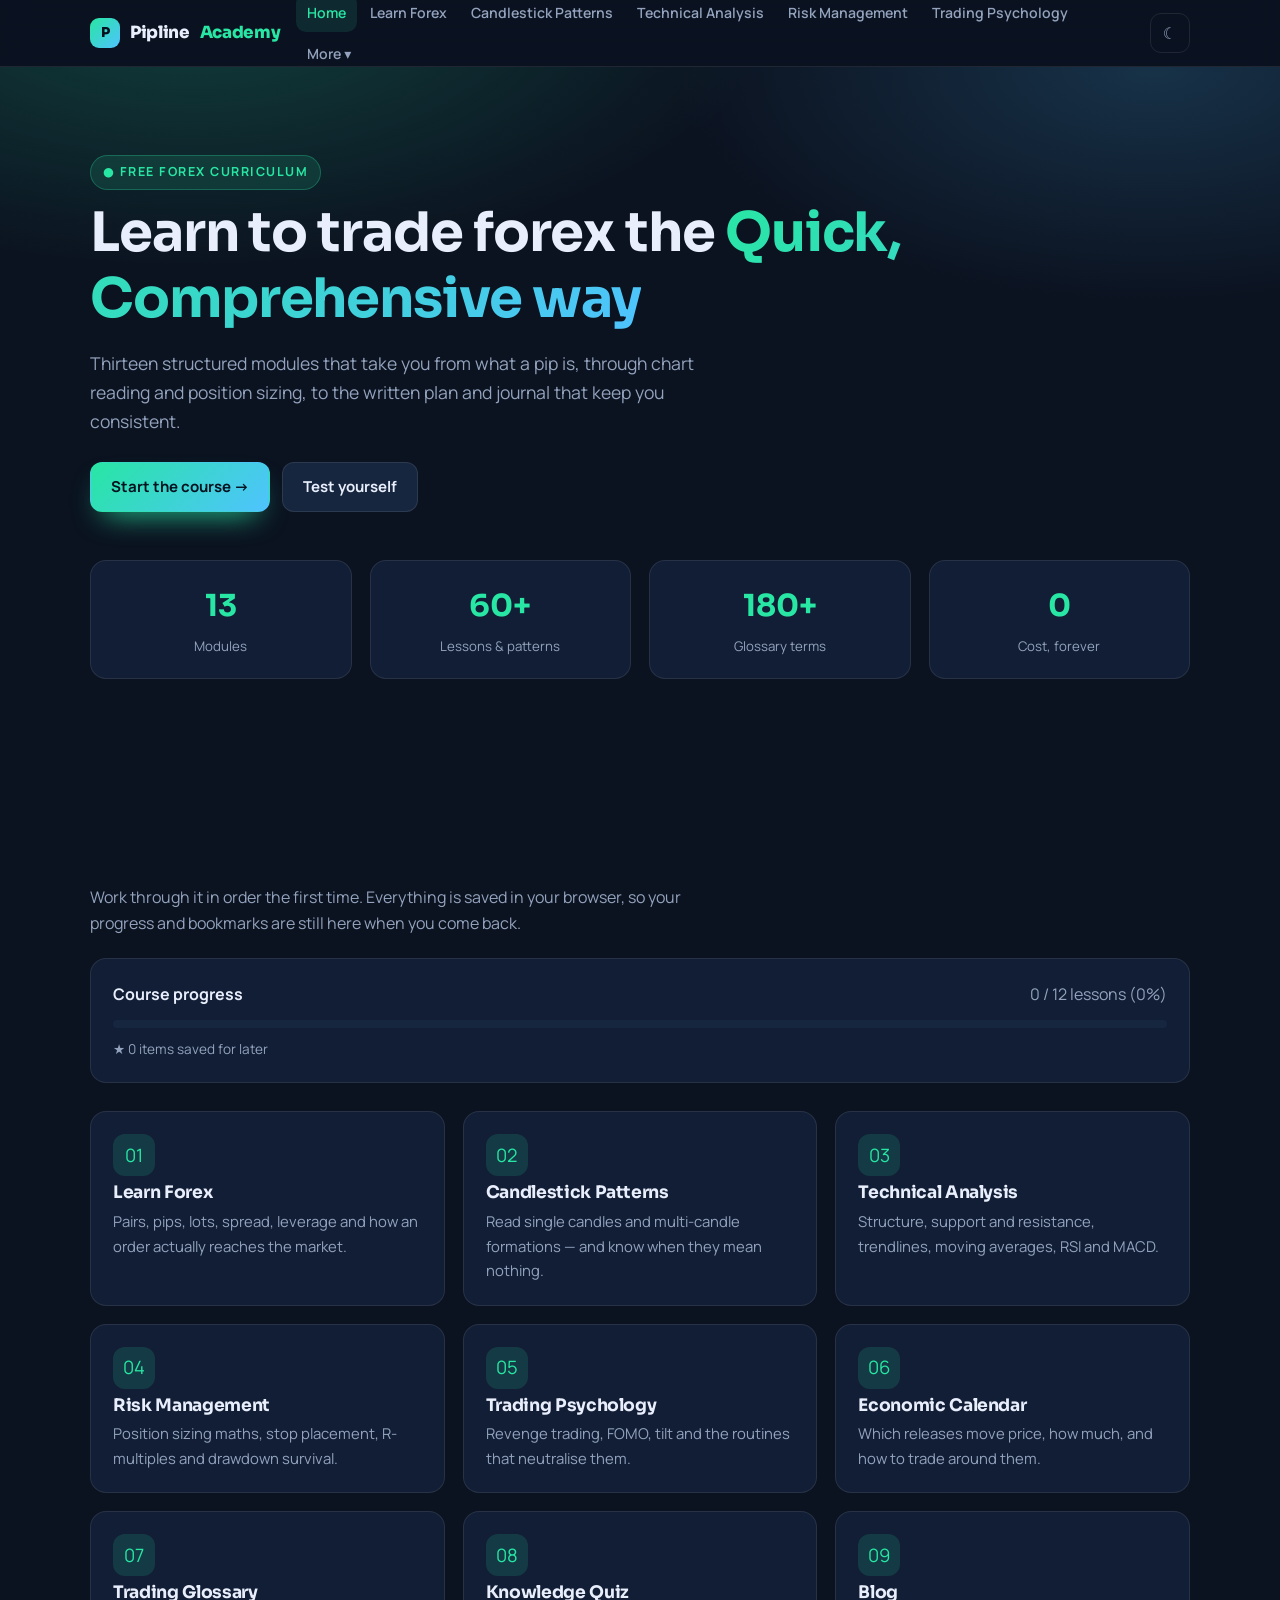
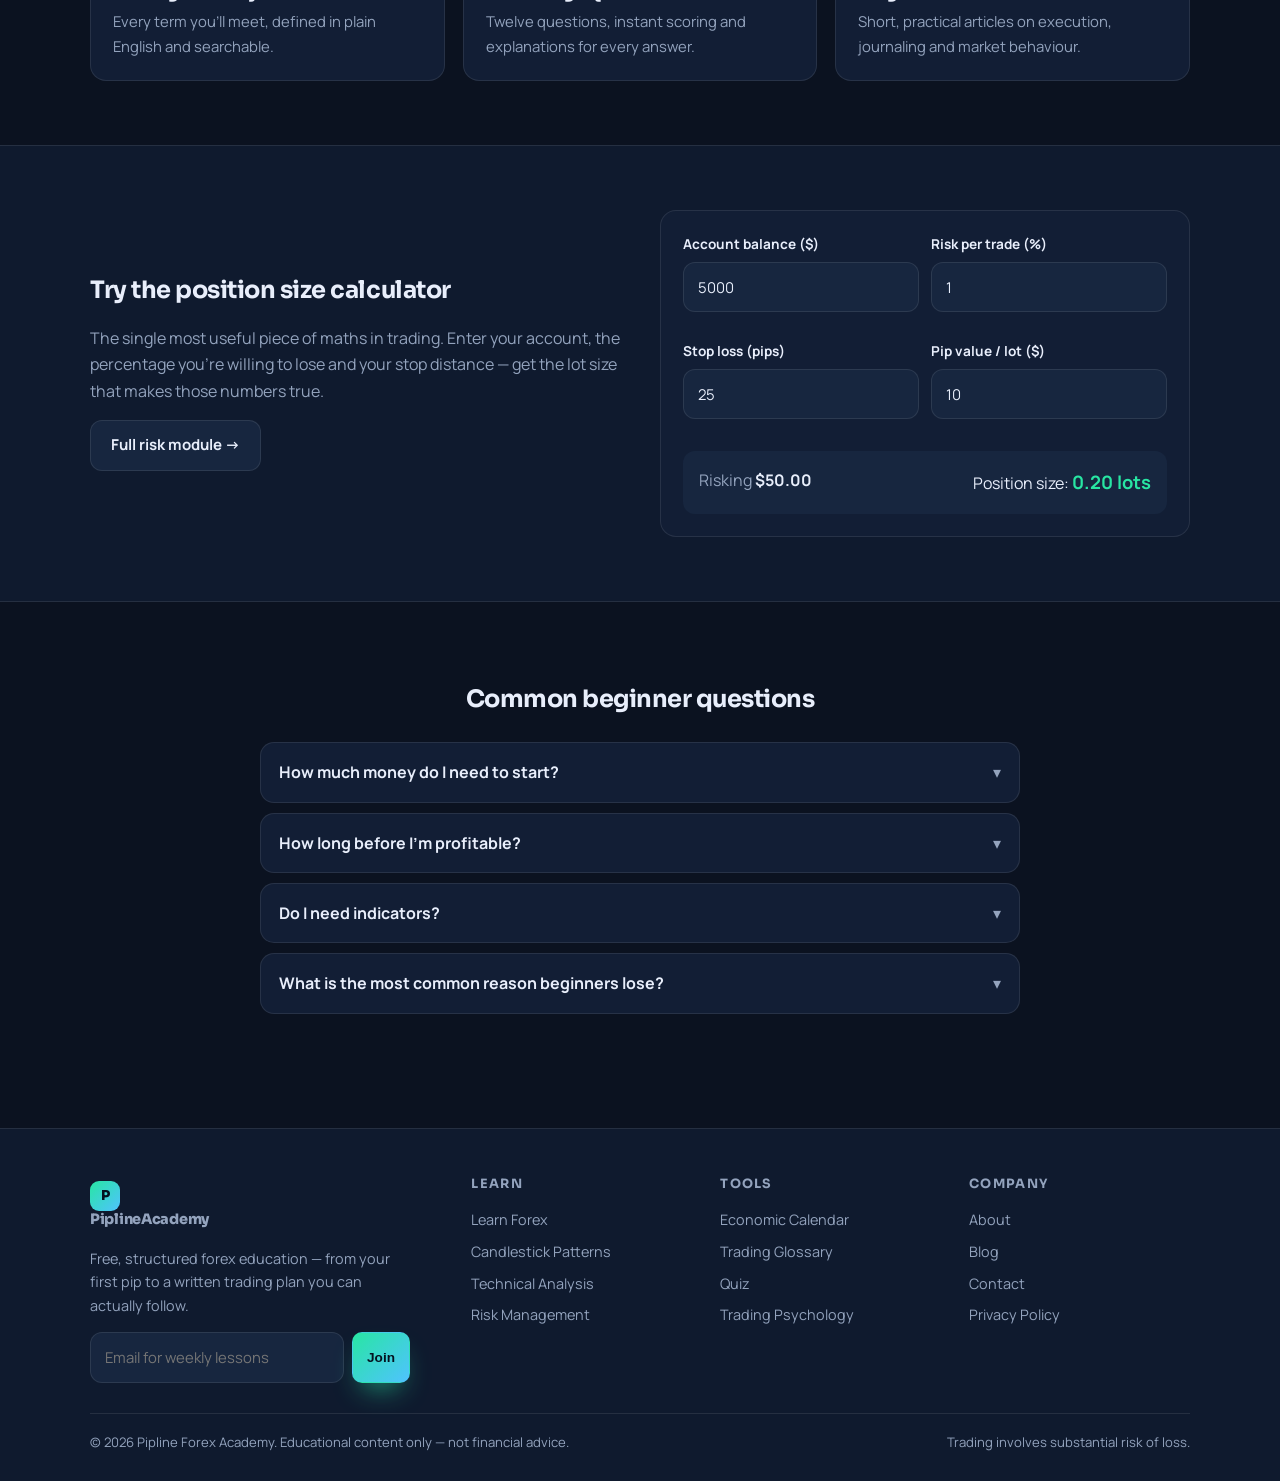
==== index.html @ 381513f8 "Update index.html" ====
<!DOCTYPE html>
<html lang="en">
<head>
<meta charset="UTF-8" />
<meta name="viewport" content="width=device-width, initial-scale=1" />
<title>Home | Pipline Forex Academy</title>
<meta name="description" content="Free forex education: lessons, candlestick patterns, technical analysis, risk management, psychology, an economic calendar, glossary and quizzes." />
<meta property="og:title" content="Home | Pipline Forex Academy" />
<meta property="og:description" content="Free forex education: lessons, candlestick patterns, technical analysis, risk management, psychology, an economic calendar, glossary and quizzes." />
<meta property="og:type" content="website" />
<meta name="twitter:card" content="summary_large_image" />
<link rel="preconnect" href="https://fonts.googleapis.com" />
<link rel="icon" type="image/png" href="assests/icon.png">
<link rel="preconnect" href="https://fonts.gstatic.com" crossorigin />
<link href="https://fonts.googleapis.com/css2?family=Manrope:wght@400;600;700&family=Sora:wght@600;700;800&display=swap" rel="stylesheet" />
<link rel="stylesheet" href="assets/styles.css" />
</head>
<body>
<div id="readbar"></div>

<header class="site">
  <div class="container">
    <nav class="nav">
      <a class="brand" href="index.html"><span class="dot">P</span> Pipline<span style="color:var(--brand)">Academy</span></a>
      <div class="nav-links">
          <a href="index.html">Home</a>
          <a href="learn-forex.html">Learn Forex</a>
          <a href="candlestick-patterns.html">Candlestick Patterns</a>
          <a href="technical-analysis.html">Technical Analysis</a>
          <a href="risk-management.html">Risk Management</a>
          <a href="trading-psychology.html">Trading Psychology</a>
          <div class="nav-more">
            <button type="button">More ▾</button>
            <div class="dropdown">
            <a href="economic-calendar.html">Economic Calendar</a>
            <a href="glossary.html">Trading Glossary</a>
            <a href="quiz.html">Quiz</a>
            <a href="blog.html">Blog</a>
            <a href="about.html">About</a>
            <a href="contact.html">Contact</a>
            <a href="privacy.html">Privacy Policy</a>
            </div>
          </div>
      </div>
      <div style="margin-left:auto;display:flex;gap:8px;align-items:center">
        <button class="icon-btn" data-theme-toggle type="button">☾</button>
        <button class="icon-btn burger" id="burger" type="button" aria-label="Menu">☰</button>
      </div>
    </nav>
  </div>
</header>
<div class="scrim" id="scrim"></div>
<aside class="drawer" id="drawer">
      <a href="index.html">Home</a>
      <a href="learn-forex.html">Learn Forex</a>
      <a href="candlestick-patterns.html">Candlestick Patterns</a>
      <a href="technical-analysis.html">Technical Analysis</a>
      <a href="risk-management.html">Risk Management</a>
      <a href="trading-psychology.html">Trading Psychology</a>
      <a href="economic-calendar.html">Economic Calendar</a>
      <a href="glossary.html">Trading Glossary</a>
      <a href="quiz.html">Quiz</a>
      <a href="blog.html">Blog</a>
      <a href="about.html">About</a>
      <a href="contact.html">Contact</a>
      <a href="privacy.html">Privacy Policy</a>
</aside>

<main>

<section class="hero">
  <div class="container">
    <span class="eyebrow reveal">● Free forex curriculum</span>
    <h1 class="reveal">Learn to trade forex the <span style="background:linear-gradient(135deg,var(--brand),var(--brand-2));-webkit-background-clip:text;background-clip:text;color:transparent">Quick, Comprehensive way</span></h1>
    <p class="lead reveal">Thirteen structured modules that take you from what a pip is, through chart reading and position sizing, to the written plan and journal that keep you consistent.</p>
    <div class="reveal" style="display:flex;gap:12px;flex-wrap:wrap;margin-top:26px">
      <a class="btn btn-primary" href="learn-forex.html">Start the course →</a>
      <a class="btn btn-ghost" href="quiz.html">Test yourself</a>
    </div>
    <div class="grid g4 reveal" style="margin-top:48px">
      <div class="stat"><b data-count="13">0</b><span>Modules</span></div>
      <div class="stat"><b data-count="60" data-suffix="+">0</b><span>Lessons &amp; patterns</span></div>
      <div class="stat"><b data-count="180" data-suffix="+">0</b><span>Glossary terms</span></div>
      <div class="stat"><b data-count="0">0</b><span>Cost, forever</span></div>
    </div>
  </div>
</section>

<section class="section">
  <div class="container">
    <h2 class="reveal">Your learning path</h2>
    <p class="muted reveal" style="max-width:60ch">Work through it in order the first time. Everything is saved in your browser, so your progress and bookmarks are still here when you come back.</p>
    <div class="card reveal" style="margin:22px 0 28px">
      <div style="display:flex;justify-content:space-between;flex-wrap:wrap;gap:8px">
        <strong>Course progress</strong>
        <span class="muted" data-progress-text>0 / 12 lessons (0%)</span>
      </div>
      <div class="bar" data-progress-bar style="margin-top:12px"><i></i></div>
      <div class="muted" style="margin-top:10px;font-size:.85rem">★ <span data-saved-count>0</span> items saved for later</div>
      <div data-progress-total="12" hidden></div>
    </div>
    <div class="grid g3">
      <a class="card reveal" data-delay="0" href="learn-forex.html">
        <div class="ico">01</div><h3>Learn Forex</h3><p>Pairs, pips, lots, spread, leverage and how an order actually reaches the market.</p></a>
      <a class="card reveal" data-delay="1" href="candlestick-patterns.html">
        <div class="ico">02</div><h3>Candlestick Patterns</h3><p>Read single candles and multi-candle formations — and know when they mean nothing.</p></a>
      <a class="card reveal" data-delay="2" href="technical-analysis.html">
        <div class="ico">03</div><h3>Technical Analysis</h3><p>Structure, support and resistance, trendlines, moving averages, RSI and MACD.</p></a>
      <a class="card reveal" data-delay="0" href="risk-management.html">
        <div class="ico">04</div><h3>Risk Management</h3><p>Position sizing maths, stop placement, R-multiples and drawdown survival.</p></a>
      <a class="card reveal" data-delay="1" href="trading-psychology.html">
        <div class="ico">05</div><h3>Trading Psychology</h3><p>Revenge trading, FOMO, tilt and the routines that neutralise them.</p></a>
      <a class="card reveal" data-delay="2" href="economic-calendar.html">
        <div class="ico">06</div><h3>Economic Calendar</h3><p>Which releases move price, how much, and how to trade around them.</p></a>
      <a class="card reveal" data-delay="0" href="glossary.html">
        <div class="ico">07</div><h3>Trading Glossary</h3><p>Every term you'll meet, defined in plain English and searchable.</p></a>
      <a class="card reveal" data-delay="1" href="quiz.html">
        <div class="ico">08</div><h3>Knowledge Quiz</h3><p>Twelve questions, instant scoring and explanations for every answer.</p></a>
      <a class="card reveal" data-delay="2" href="blog.html">
        <div class="ico">09</div><h3>Blog</h3><p>Short, practical articles on execution, journaling and market behaviour.</p></a>
    </div>
  </div>
</section>

<section class="section" style="background:var(--bg-2);border-block:1px solid var(--border)">
  <div class="container">
    <div class="grid g2" style="align-items:center;gap:40px">
      <div class="reveal">
        <h2 class="mt-0">Try the position size calculator</h2>
        <p class="muted">The single most useful piece of maths in trading. Enter your account, the percentage you're willing to lose and your stop distance — get the lot size that makes those numbers true.</p>
        <a class="btn btn-ghost" href="risk-management.html">Full risk module →</a>
      </div>
      <div class="card reveal">
        <div class="grid g2" style="gap:12px">
          <div class="field mb-0"><label>Account balance ($)</label><input id="h-bal" type="number" value="5000" /></div>
          <div class="field mb-0"><label>Risk per trade (%)</label><input id="h-risk" type="number" value="1" step="0.1" /></div>
          <div class="field mb-0"><label>Stop loss (pips)</label><input id="h-stop" type="number" value="25" /></div>
          <div class="field mb-0"><label>Pip value / lot ($)</label><input id="h-pv" type="number" value="10" /></div>
        </div>
        <div style="margin-top:16px;padding:16px;border-radius:12px;background:var(--surface-2);display:flex;justify-content:space-between;flex-wrap:wrap;gap:10px">
          <span class="muted">Risking <strong id="h-amt" style="color:var(--text)">$50.00</strong></span>
          <span>Position size: <strong id="h-lots" style="color:var(--brand);font-size:1.15rem">0.20 lots</strong></span>
        </div>
      </div>
    </div>
  </div>
</section>

<section class="section">
  <div class="container">
    <h2 class="reveal center">Common beginner questions</h2>
    <div data-accordion-group style="max-width:760px;margin:28px auto 0">
      <div class="acc"><button type="button">How much money do I need to start?<span class="chev">▾</span></button><div class="body"><div>Enough that a 1% risk is a meaningful position but small enough that losing it changes nothing in your life. Most people start on a demo account for at least eight weeks, then fund a small live account. The skill you're buying with that money is emotional data, not returns.</div></div></div>
      <div class="acc"><button type="button">How long before I'm profitable?<span class="chev">▾</span></button><div class="body"><div>There is no honest number, but the pattern is consistent: months of study, then a long stretch of small, controlled losses while your process stabilises. Anyone who gives you a fixed timeline is selling something.</div></div></div>
      <div class="acc"><button type="button">Do I need indicators?<span class="chev">▾</span></button><div class="body"><div>No. Indicators summarise price you can already see. They are useful for consistency and for filtering, not for prediction. Learn to read raw price first, then add at most two tools.</div></div></div>
      <div class="acc"><button type="button">What is the most common reason beginners lose?<span class="chev">▾</span></button><div class="body"><div>Position sizing. Not entries. A trader with mediocre entries and strict 0.5% risk survives long enough to improve; a trader with excellent entries and 10% risk does not survive one bad week.</div></div></div>
    </div>
  </div>
</section>
</main>

<footer class="site">
  <div class="container">
    <div class="foot-grid">
      <div>
        <a class="brand" href="index.html"><span class="dot">P</span> PiplineAcademy</a>
        <p class="muted" style="font-size:.9rem;max-width:36ch">Free, structured forex education — from your first pip to a written trading plan you can actually follow.</p>
        <form data-newsletter style="display:flex;gap:8px;max-width:320px">
          <input type="email" placeholder="Email for weekly lessons" aria-label="Email" />
          <button class="btn btn-primary btn-sm" type="submit">Join</button>
        </form>
      </div>
      <div><h4>Learn</h4><a href="learn-forex.html">Learn Forex</a><a href="candlestick-patterns.html">Candlestick Patterns</a><a href="technical-analysis.html">Technical Analysis</a><a href="risk-management.html">Risk Management</a></div>
      <div><h4>Tools</h4><a href="economic-calendar.html">Economic Calendar</a><a href="glossary.html">Trading Glossary</a><a href="quiz.html">Quiz</a><a href="trading-psychology.html">Trading Psychology</a></div>
      <div><h4>Company</h4><a href="about.html">About</a><a href="blog.html">Blog</a><a href="contact.html">Contact</a><a href="privacy.html">Privacy Policy</a></div>
    </div>
    <div class="foot-bottom">
      <span>&copy; <span data-year></span> Pipline Forex Academy. Educational content only — not financial advice.</span>
      <span>Trading involves substantial risk of loss.</span>
    </div>
  </div>
</footer>

<button id="totop" title="Back to top">↑</button>
<div id="toasts"></div>
<script src="assets/app.js"></script>
<script>
document.addEventListener("pfa:ready",function(){
  var ids=["h-bal","h-risk","h-stop","h-pv"].map(function(i){return document.getElementById(i)});
  function calc(){
    var bal=+ids[0].value||0, risk=+ids[1].value||0, stop=+ids[2].value||0, pv=+ids[3].value||0;
    var amt=bal*risk/100;
    var lots=(stop>0&&pv>0)?amt/(stop*pv):0;
    document.getElementById("h-amt").textContent="$"+amt.toFixed(2);
    document.getElementById("h-lots").textContent=lots.toFixed(2)+" lots";
  }
  ids.forEach(function(i){i.addEventListener("input",calc)});calc();
});
</script>
</body>
</html>
---- assets/styles.css ----
/* Pipline Forex Academy — shared styles */
:root{
  --bg:#0b1220;
  --bg-2:#0f1a2e;
  --surface:#121e35;
  --surface-2:#17263f;
  --border:rgba(255,255,255,.09);
  --text:#e8eefb;
  --muted:#93a3bd;
  --brand:#28e6a3;
  --brand-2:#4fc3ff;
  --warn:#ffb020;
  --danger:#ff5c72;
  --radius:16px;
  --shadow:0 20px 50px -24px rgba(0,0,0,.75);
  --maxw:1140px;
  --font:"Sora",ui-sans-serif,system-ui,-apple-system,"Segoe UI",sans-serif;
  --font-body:"Manrope",ui-sans-serif,system-ui,-apple-system,"Segoe UI",sans-serif;
}
[data-theme="light"]{
  --bg:#f5f8fc;
  --bg-2:#eaf0f8;
  --surface:#ffffff;
  --surface-2:#f2f6fb;
  --border:rgba(12,26,48,.12);
  --text:#0d1a2e;
  --muted:#57677f;
  --shadow:0 18px 40px -26px rgba(13,26,46,.45);
}
*{box-sizing:border-box}
html{scroll-behavior:smooth}
body{
  margin:0;background:var(--bg);color:var(--text);
  font-family:var(--font-body);line-height:1.65;
  -webkit-font-smoothing:antialiased;
}
h1,h2,h3,h4,.brand{font-family:var(--font);line-height:1.2;letter-spacing:-.02em}
a{color:var(--brand-2);text-decoration:none}
a:hover{text-decoration:underline}
img{max-width:100%}
.container{max-width:var(--maxw);margin:0 auto;padding:0 20px}
.section{padding:64px 0}
.section-sm{padding:36px 0}
.muted{color:var(--muted)}
.center{text-align:center}
.mt-0{margin-top:0}.mb-0{margin-bottom:0}

/* progress bar */
#readbar{position:fixed;top:0;left:0;height:3px;width:0;background:linear-gradient(90deg,var(--brand),var(--brand-2));z-index:120;transition:width .1s linear}

/* header */
header.site{position:sticky;top:0;z-index:100;background:color-mix(in srgb,var(--bg) 88%,transparent);backdrop-filter:blur(14px);border-bottom:1px solid var(--border)}
.nav{display:flex;align-items:center;gap:16px;height:66px}
.brand{display:flex;align-items:center;gap:10px;font-weight:800;font-size:1.05rem;color:var(--text)}
.brand:hover{text-decoration:none}
.brand .dot{width:30px;height:30px;border-radius:9px;background:linear-gradient(135deg,var(--brand),var(--brand-2));display:grid;place-items:center;color:#04121f;font-weight:900;font-size:.85rem}
.nav-links{display:flex;align-items:center;gap:2px;margin-left:auto;flex-wrap:wrap}
.nav-links a{padding:8px 11px;border-radius:10px;color:var(--muted);font-size:.88rem;font-weight:600}
.nav-links a:hover{color:var(--text);background:var(--surface-2);text-decoration:none}
.nav-links a.active{color:var(--brand);background:color-mix(in srgb,var(--brand) 12%,transparent)}
.nav-more{position:relative}
.nav-more>button{all:unset;cursor:pointer;padding:8px 11px;border-radius:10px;color:var(--muted);font-size:.88rem;font-weight:600}
.nav-more>button:hover{color:var(--text);background:var(--surface-2)}
.dropdown{position:absolute;right:0;top:calc(100% + 8px);min-width:220px;background:var(--surface);border:1px solid var(--border);border-radius:14px;box-shadow:var(--shadow);padding:8px;display:none}
.dropdown.open{display:block;animation:pop .16s ease-out}
.dropdown a{display:block;padding:9px 12px;border-radius:9px;color:var(--muted);font-size:.9rem;font-weight:600}
.dropdown a:hover{background:var(--surface-2);color:var(--text);text-decoration:none}
@keyframes pop{from{opacity:0;transform:translateY(-6px)}to{opacity:1;transform:none}}
.icon-btn{all:unset;cursor:pointer;width:38px;height:38px;border-radius:11px;display:grid;place-items:center;border:1px solid var(--border);color:var(--muted)}
.icon-btn:hover{color:var(--text);background:var(--surface-2)}
.burger{display:none}

/* mobile drawer */
.drawer{position:fixed;inset:66px 0 0 auto;width:min(320px,86vw);background:var(--surface);border-left:1px solid var(--border);transform:translateX(110%);transition:transform .28s cubic-bezier(.4,0,.2,1);z-index:110;padding:16px;overflow:auto}
.drawer.open{transform:none}
.drawer a{display:block;padding:12px 14px;border-radius:12px;color:var(--muted);font-weight:600}
.drawer a.active{color:var(--brand);background:color-mix(in srgb,var(--brand) 12%,transparent)}
.scrim{position:fixed;inset:0;background:rgba(3,8,16,.6);opacity:0;pointer-events:none;transition:opacity .25s;z-index:105}
.scrim.open{opacity:1;pointer-events:auto}

/* hero */
.hero{position:relative;overflow:hidden;padding:88px 0 72px;background:
  radial-gradient(900px 420px at 15% -10%,color-mix(in srgb,var(--brand) 22%,transparent),transparent 65%),
  radial-gradient(800px 400px at 90% 0%,color-mix(in srgb,var(--brand-2) 18%,transparent),transparent 60%)}
.hero h1{font-size:clamp(2.1rem,5vw,3.4rem);margin:.2em 0}
.hero p.lead{font-size:1.1rem;color:var(--muted);max-width:60ch}
.eyebrow{display:inline-flex;align-items:center;gap:8px;font-size:.78rem;font-weight:700;letter-spacing:.12em;text-transform:uppercase;color:var(--brand);background:color-mix(in srgb,var(--brand) 12%,transparent);border:1px solid color-mix(in srgb,var(--brand) 28%,transparent);padding:6px 12px;border-radius:999px}
.page-head{padding:56px 0 8px;border-bottom:1px solid var(--border);background:linear-gradient(180deg,color-mix(in srgb,var(--brand) 7%,transparent),transparent)}
.page-head h1{font-size:clamp(1.8rem,4vw,2.6rem);margin:.15em 0}
.crumbs{font-size:.82rem;color:var(--muted)}

/* buttons */
.btn{display:inline-flex;align-items:center;gap:8px;padding:12px 20px;border-radius:12px;font-weight:700;font-size:.94rem;cursor:pointer;border:1px solid transparent;transition:transform .15s,box-shadow .2s,background .2s}
.btn:hover{text-decoration:none;transform:translateY(-2px)}
.btn-primary{background:linear-gradient(135deg,var(--brand),var(--brand-2));color:#04121f;box-shadow:0 14px 30px -14px var(--brand)}
.btn-ghost{border-color:var(--border);color:var(--text);background:var(--surface-2)}
.btn-sm{padding:8px 14px;font-size:.85rem;border-radius:10px}
.btn:disabled{opacity:.45;cursor:not-allowed;transform:none}

/* cards + grid */
.grid{display:grid;gap:18px}
.g2{grid-template-columns:repeat(2,1fr)}
.g3{grid-template-columns:repeat(3,1fr)}
.g4{grid-template-columns:repeat(4,1fr)}
.card{background:var(--surface);border:1px solid var(--border);border-radius:var(--radius);padding:22px;transition:border-color .25s,transform .25s,box-shadow .25s}
.card:hover{border-color:color-mix(in srgb,var(--brand) 45%,transparent);transform:translateY(-3px);box-shadow:var(--shadow)}
.card h3{margin:.2em 0 .35em;font-size:1.08rem}
.card p{margin:0;color:var(--muted);font-size:.93rem}
a.card{color:inherit;display:block}
a.card:hover{text-decoration:none}
.ico{width:42px;height:42px;border-radius:12px;display:grid;place-items:center;background:color-mix(in srgb,var(--brand) 14%,transparent);color:var(--brand);font-size:1.15rem;margin-bottom:6px}
.tag{display:inline-block;font-size:.72rem;font-weight:700;letter-spacing:.06em;text-transform:uppercase;padding:4px 9px;border-radius:999px;background:var(--surface-2);border:1px solid var(--border);color:var(--muted)}
.tag.green{color:var(--brand);border-color:color-mix(in srgb,var(--brand) 35%,transparent)}
.tag.amber{color:var(--warn);border-color:color-mix(in srgb,var(--warn) 35%,transparent)}
.tag.red{color:var(--danger);border-color:color-mix(in srgb,var(--danger) 35%,transparent)}

/* prose */
.prose{max-width:74ch}
.prose h2{margin:2em 0 .5em;font-size:1.45rem}
.prose h3{margin:1.6em 0 .4em;font-size:1.12rem}
.prose p,.prose li{color:var(--muted)}
.prose strong{color:var(--text)}
.prose ul,.prose ol{padding-left:20px}
.prose li{margin:.35em 0}
.callout{border-left:3px solid var(--brand);background:var(--surface);padding:14px 18px;border-radius:0 12px 12px 0;margin:22px 0}
.callout p{margin:0}

/* layout with sidebar */
.with-aside{display:grid;grid-template-columns:1fr 280px;gap:36px;align-items:start}
.aside{position:sticky;top:86px;background:var(--surface);border:1px solid var(--border);border-radius:var(--radius);padding:18px}
.toc a{display:block;padding:7px 10px;border-radius:9px;font-size:.88rem;color:var(--muted)}
.toc a:hover,.toc a.active{background:var(--surface-2);color:var(--brand);text-decoration:none}

/* table */
.table-wrap{overflow:auto;border:1px solid var(--border);border-radius:var(--radius);background:var(--surface)}
table{width:100%;border-collapse:collapse;font-size:.92rem;min-width:560px}
th,td{padding:12px 14px;text-align:left;border-bottom:1px solid var(--border)}
th{color:var(--muted);font-size:.76rem;text-transform:uppercase;letter-spacing:.08em;cursor:pointer;user-select:none;white-space:nowrap}
th[data-sort]:hover{color:var(--brand)}
tbody tr:hover{background:var(--surface-2)}
tbody tr:last-child td{border-bottom:0}

/* inputs */
input,select,textarea{width:100%;padding:12px 14px;border-radius:12px;background:var(--surface-2);border:1px solid var(--border);color:var(--text);font:inherit;font-size:.93rem;outline:none}
input:focus,select:focus,textarea:focus{border-color:var(--brand);box-shadow:0 0 0 3px color-mix(in srgb,var(--brand) 18%,transparent)}
label{display:block;font-size:.85rem;font-weight:700;margin-bottom:6px}
.field{margin-bottom:16px}
.err{color:var(--danger);font-size:.8rem;margin-top:5px;display:none}
.field.invalid .err{display:block}
.field.invalid input,.field.invalid textarea{border-color:var(--danger)}

/* accordion */
.acc{border:1px solid var(--border);border-radius:14px;background:var(--surface);overflow:hidden;margin-bottom:10px}
.acc>button{all:unset;cursor:pointer;display:flex;justify-content:space-between;align-items:center;gap:12px;width:100%;padding:16px 18px;font-weight:700;box-sizing:border-box}
.acc>button:hover{background:var(--surface-2)}
.acc .body{max-height:0;overflow:hidden;transition:max-height .3s ease}
.acc .body>div{padding:0 18px 16px;color:var(--muted);font-size:.93rem}
.acc.open .chev{transform:rotate(180deg)}
.chev{transition:transform .3s;color:var(--muted)}

/* misc */
.stat{background:var(--surface);border:1px solid var(--border);border-radius:var(--radius);padding:20px;text-align:center}
.stat b{display:block;font-family:var(--font);font-size:1.9rem;color:var(--brand)}
.stat span{font-size:.83rem;color:var(--muted)}
.pill-row{display:flex;flex-wrap:wrap;gap:8px}
.pill{cursor:pointer;padding:7px 14px;border-radius:999px;border:1px solid var(--border);background:var(--surface);font-size:.85rem;font-weight:600;color:var(--muted);transition:.2s}
.pill:hover{color:var(--text)}
.pill.active{background:color-mix(in srgb,var(--brand) 16%,transparent);border-color:var(--brand);color:var(--brand)}
.bar{height:8px;border-radius:99px;background:var(--surface-2);overflow:hidden}
.bar>i{display:block;height:100%;background:linear-gradient(90deg,var(--brand),var(--brand-2));width:0;transition:width .5s ease}
.reveal{opacity:0;transform:translateY(22px)}
.reveal.in{opacity:1;transform:none;transition:opacity .6s ease,transform .6s cubic-bezier(.2,.7,.3,1)}

/* footer */
footer.site{border-top:1px solid var(--border);background:var(--bg-2);padding:48px 0 28px;margin-top:40px}
.foot-grid{display:grid;grid-template-columns:1.6fr 1fr 1fr 1fr;gap:28px}
.foot-grid h4{font-size:.8rem;text-transform:uppercase;letter-spacing:.1em;color:var(--muted);margin:0 0 12px}
.foot-grid a{display:block;color:var(--muted);font-size:.9rem;padding:4px 0}
.foot-grid a:hover{color:var(--brand)}
.foot-bottom{margin-top:30px;padding-top:18px;border-top:1px solid var(--border);display:flex;justify-content:space-between;gap:14px;flex-wrap:wrap;font-size:.82rem;color:var(--muted)}

/* toast */
#toasts{position:fixed;right:18px;bottom:18px;display:flex;flex-direction:column;gap:10px;z-index:200}
.toast{background:var(--surface);border:1px solid var(--border);border-left:3px solid var(--brand);border-radius:12px;padding:12px 16px;box-shadow:var(--shadow);font-size:.9rem;animation:slidein .3s ease-out;max-width:320px}
.toast.bad{border-left-color:var(--danger)}
@keyframes slidein{from{opacity:0;transform:translateX(30px)}to{opacity:1;transform:none}}

/* back to top */
#totop{position:fixed;right:18px;bottom:18px;width:44px;height:44px;border-radius:50%;border:1px solid var(--border);background:var(--surface);color:var(--text);display:grid;place-items:center;cursor:pointer;opacity:0;pointer-events:none;transition:.25s;z-index:90}
#totop.show{opacity:1;pointer-events:auto}
#totop:hover{background:var(--brand);color:#04121f}

@media(max-width:980px){
  .g4{grid-template-columns:repeat(2,1fr)}
  .g3{grid-template-columns:repeat(2,1fr)}
  .with-aside{grid-template-columns:1fr}
  .aside{position:static}
  .foot-grid{grid-template-columns:1fr 1fr}
}
@media(max-width:760px){
  .nav-links,.nav-more{display:none}
  .burger{display:grid}
  .g2,.g3,.g4{grid-template-columns:1fr}
  .section{padding:44px 0}
}
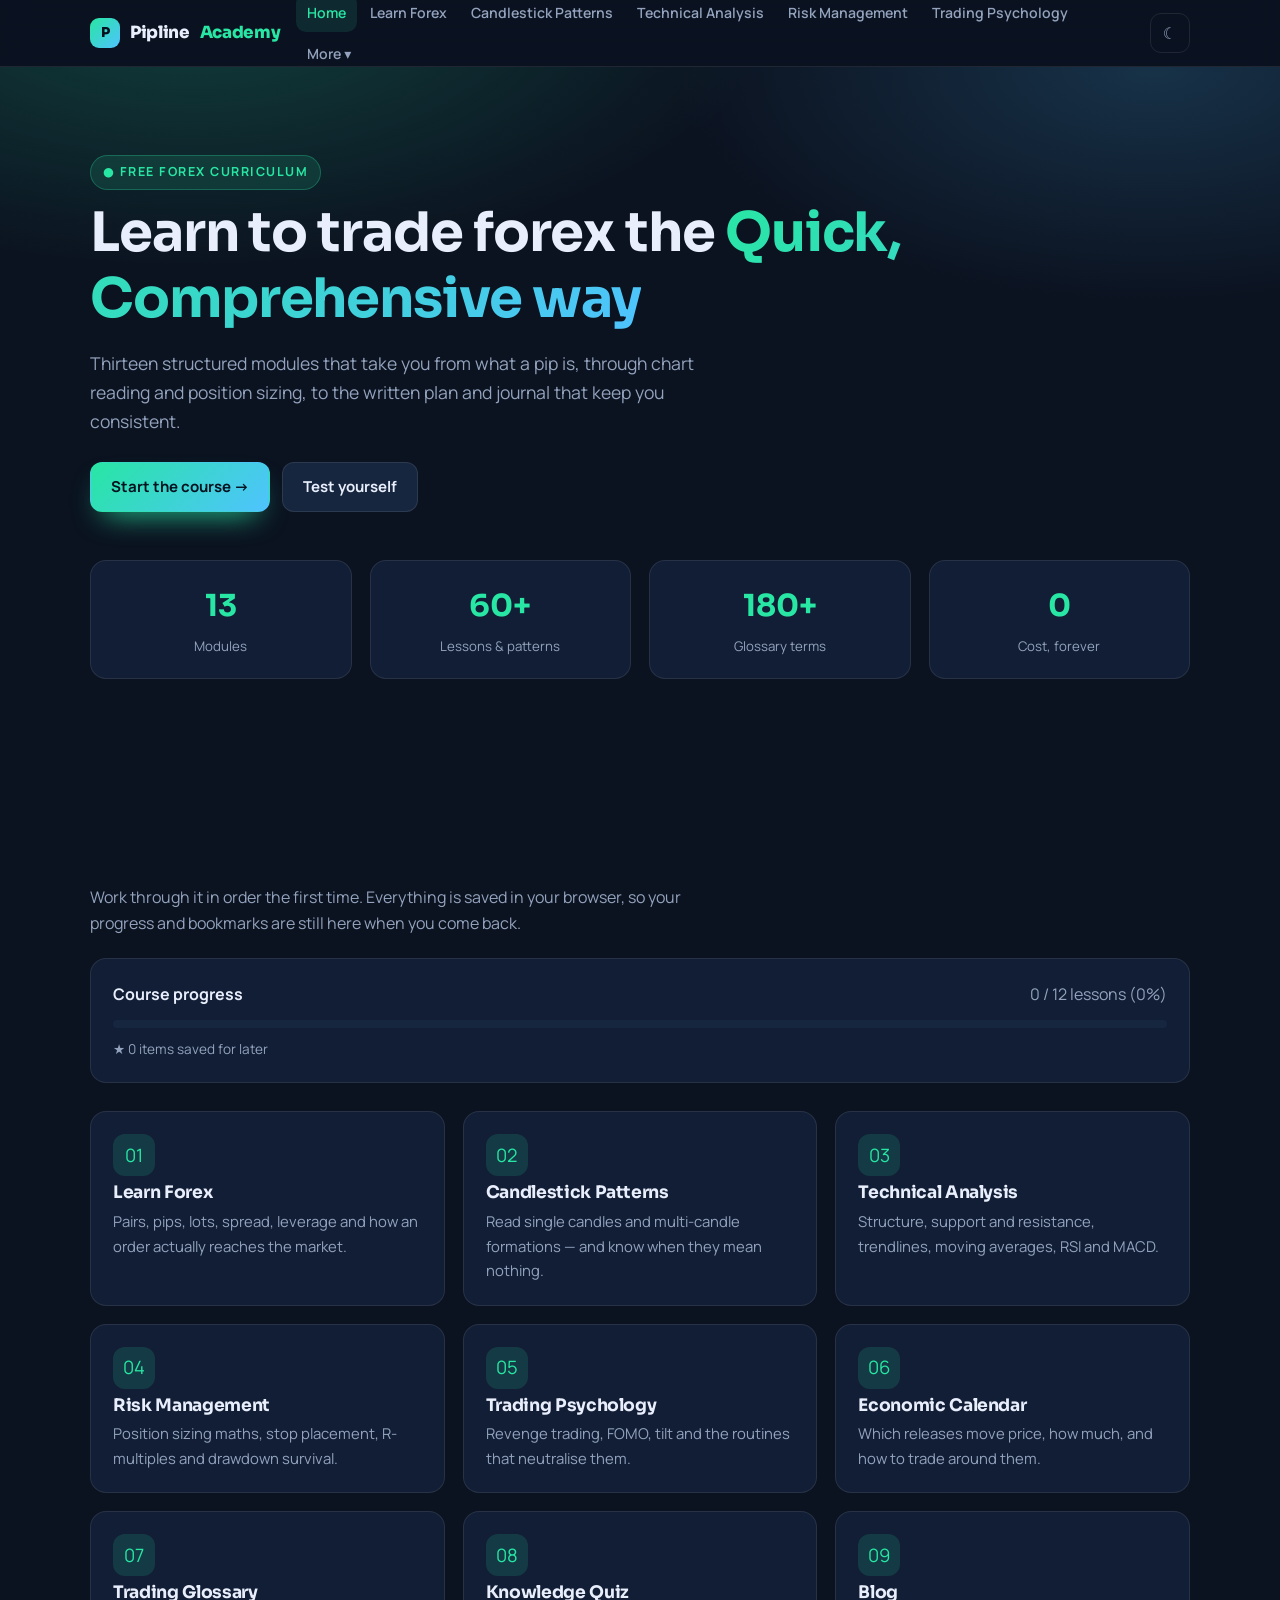
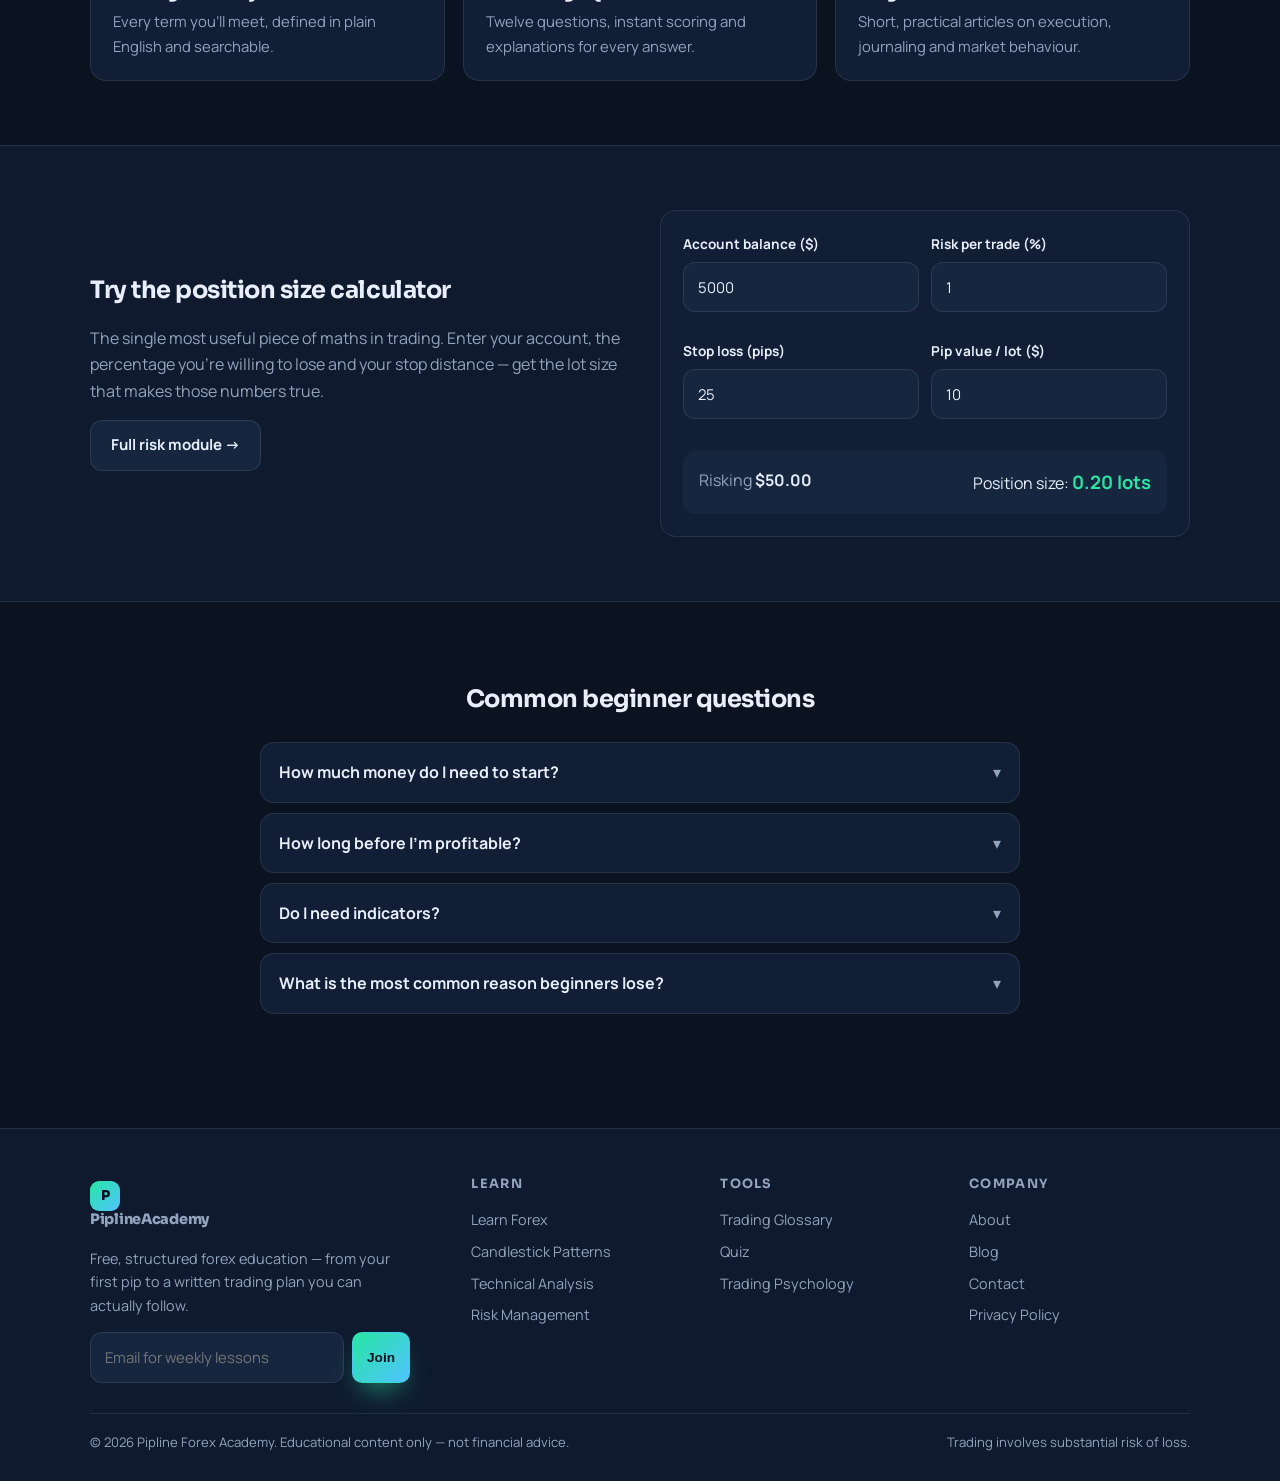
==== commit c5e7eaf6: "Update index.html" ====
--- a/index.html
+++ b/index.html
@@ -2,7 +2,7 @@
 <html lang="en">
 <head>
 <meta charset="UTF-8" />
-<meta name="viewport" content="width=device-width, initial-scale=1" />
+<meta name="viewport" content="width=device-width, initial-scale=1.0, maximum-scale=1, user-scalable=0">
 <title>Home | Pipline Forex Academy</title>
 <meta name="description" content="Free forex education: lessons, candlestick patterns, technical analysis, risk management, psychology, an economic calendar, glossary and quizzes." />
 <meta property="og:title" content="Home | Pipline Forex Academy" />
@@ -10,7 +10,7 @@
 <meta property="og:type" content="website" />
 <meta name="twitter:card" content="summary_large_image" />
 <link rel="preconnect" href="https://fonts.googleapis.com" />
-<link rel="icon" type="image/png" href="assests/icon.png">
+<link rel="icon" type="image/png" href="assets/icon.png">
 <link rel="preconnect" href="https://fonts.gstatic.com" crossorigin />
 <link href="https://fonts.googleapis.com/css2?family=Manrope:wght@400;600;700&family=Sora:wght@600;700;800&display=swap" rel="stylesheet" />
 <link rel="stylesheet" href="assets/styles.css" />
@@ -32,7 +32,6 @@
           <div class="nav-more">
             <button type="button">More ▾</button>
             <div class="dropdown">
-            <a href="economic-calendar.html">Economic Calendar</a>
             <a href="glossary.html">Trading Glossary</a>
             <a href="quiz.html">Quiz</a>
             <a href="blog.html">Blog</a>
@@ -57,7 +56,6 @@
       <a href="technical-analysis.html">Technical Analysis</a>
       <a href="risk-management.html">Risk Management</a>
       <a href="trading-psychology.html">Trading Psychology</a>
-      <a href="economic-calendar.html">Economic Calendar</a>
       <a href="glossary.html">Trading Glossary</a>
       <a href="quiz.html">Quiz</a>
       <a href="blog.html">Blog</a>
@@ -171,7 +169,7 @@
         </form>
       </div>
       <div><h4>Learn</h4><a href="learn-forex.html">Learn Forex</a><a href="candlestick-patterns.html">Candlestick Patterns</a><a href="technical-analysis.html">Technical Analysis</a><a href="risk-management.html">Risk Management</a></div>
-      <div><h4>Tools</h4><a href="economic-calendar.html">Economic Calendar</a><a href="glossary.html">Trading Glossary</a><a href="quiz.html">Quiz</a><a href="trading-psychology.html">Trading Psychology</a></div>
+      <div><h4>Tools</h4><a href="glossary.html">Trading Glossary</a><a href="quiz.html">Quiz</a><a href="trading-psychology.html">Trading Psychology</a></div>
       <div><h4>Company</h4><a href="about.html">About</a><a href="blog.html">Blog</a><a href="contact.html">Contact</a><a href="privacy.html">Privacy Policy</a></div>
     </div>
     <div class="foot-bottom">
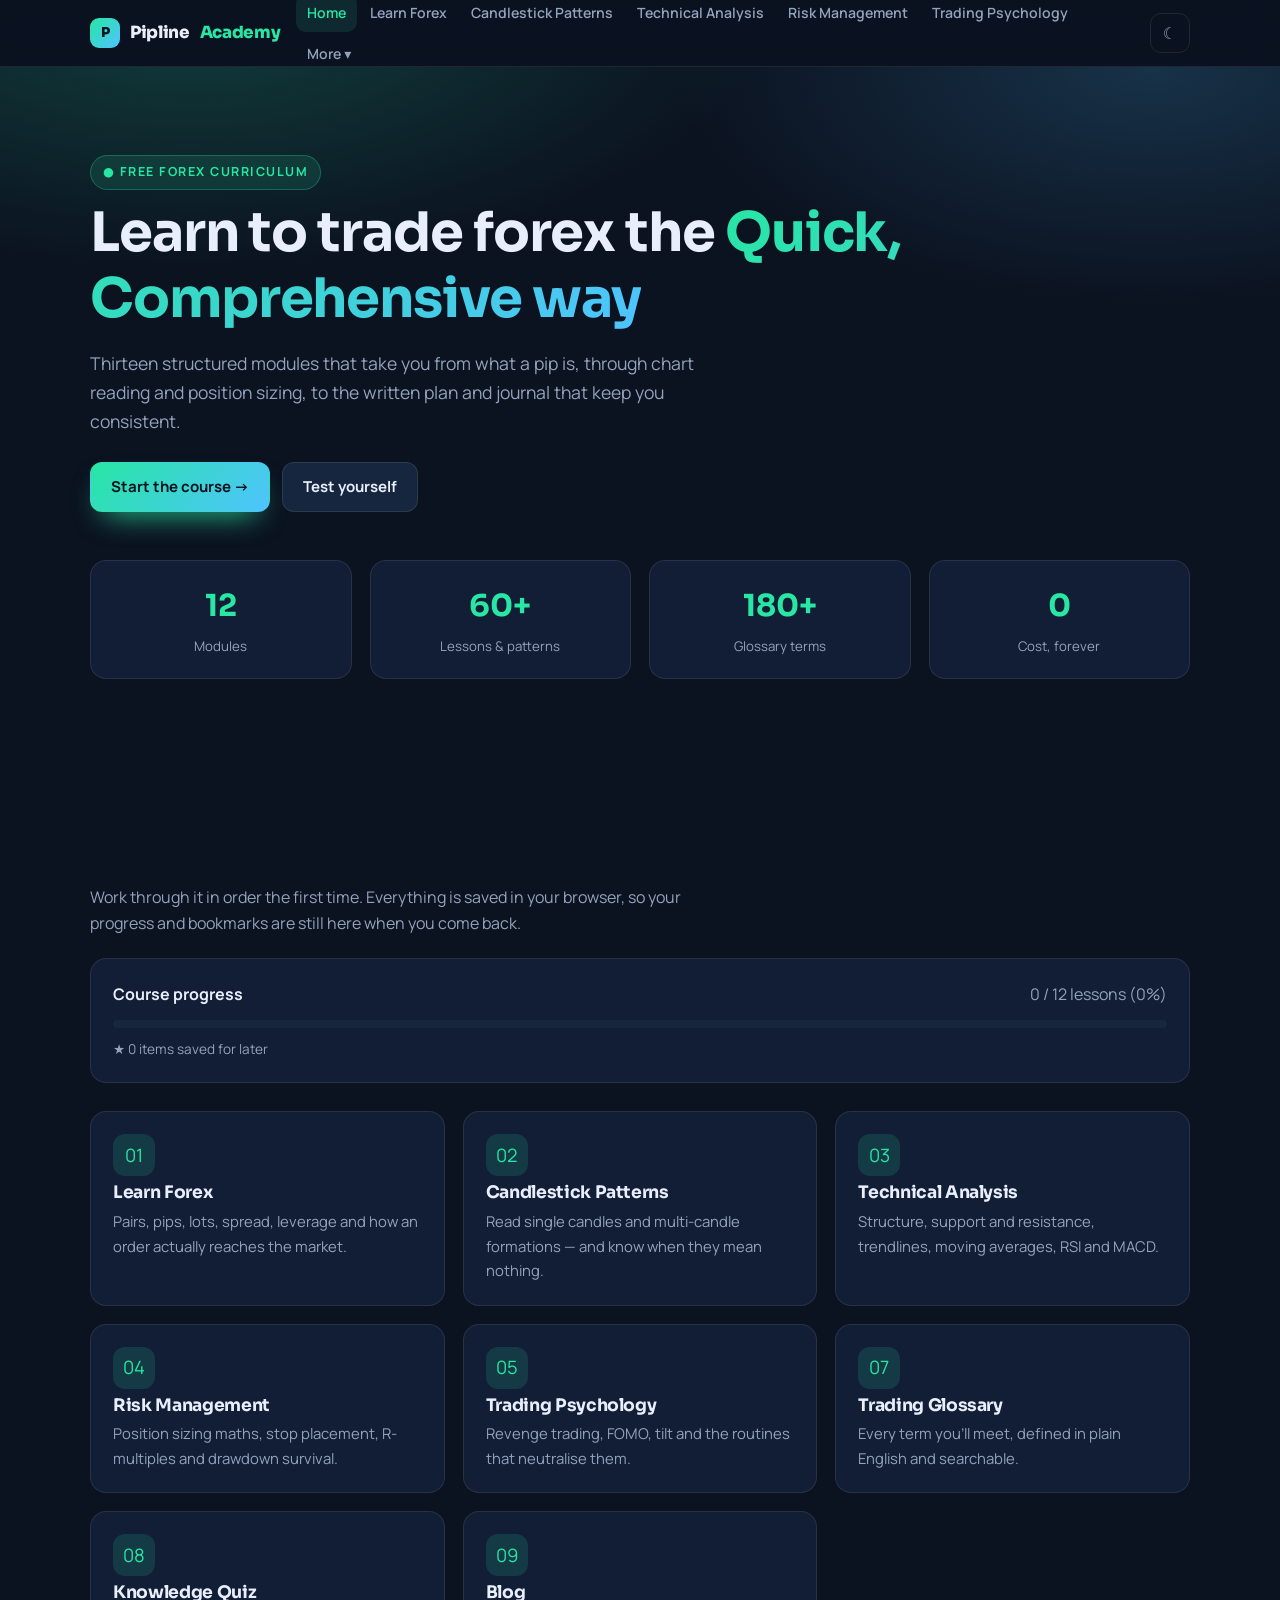
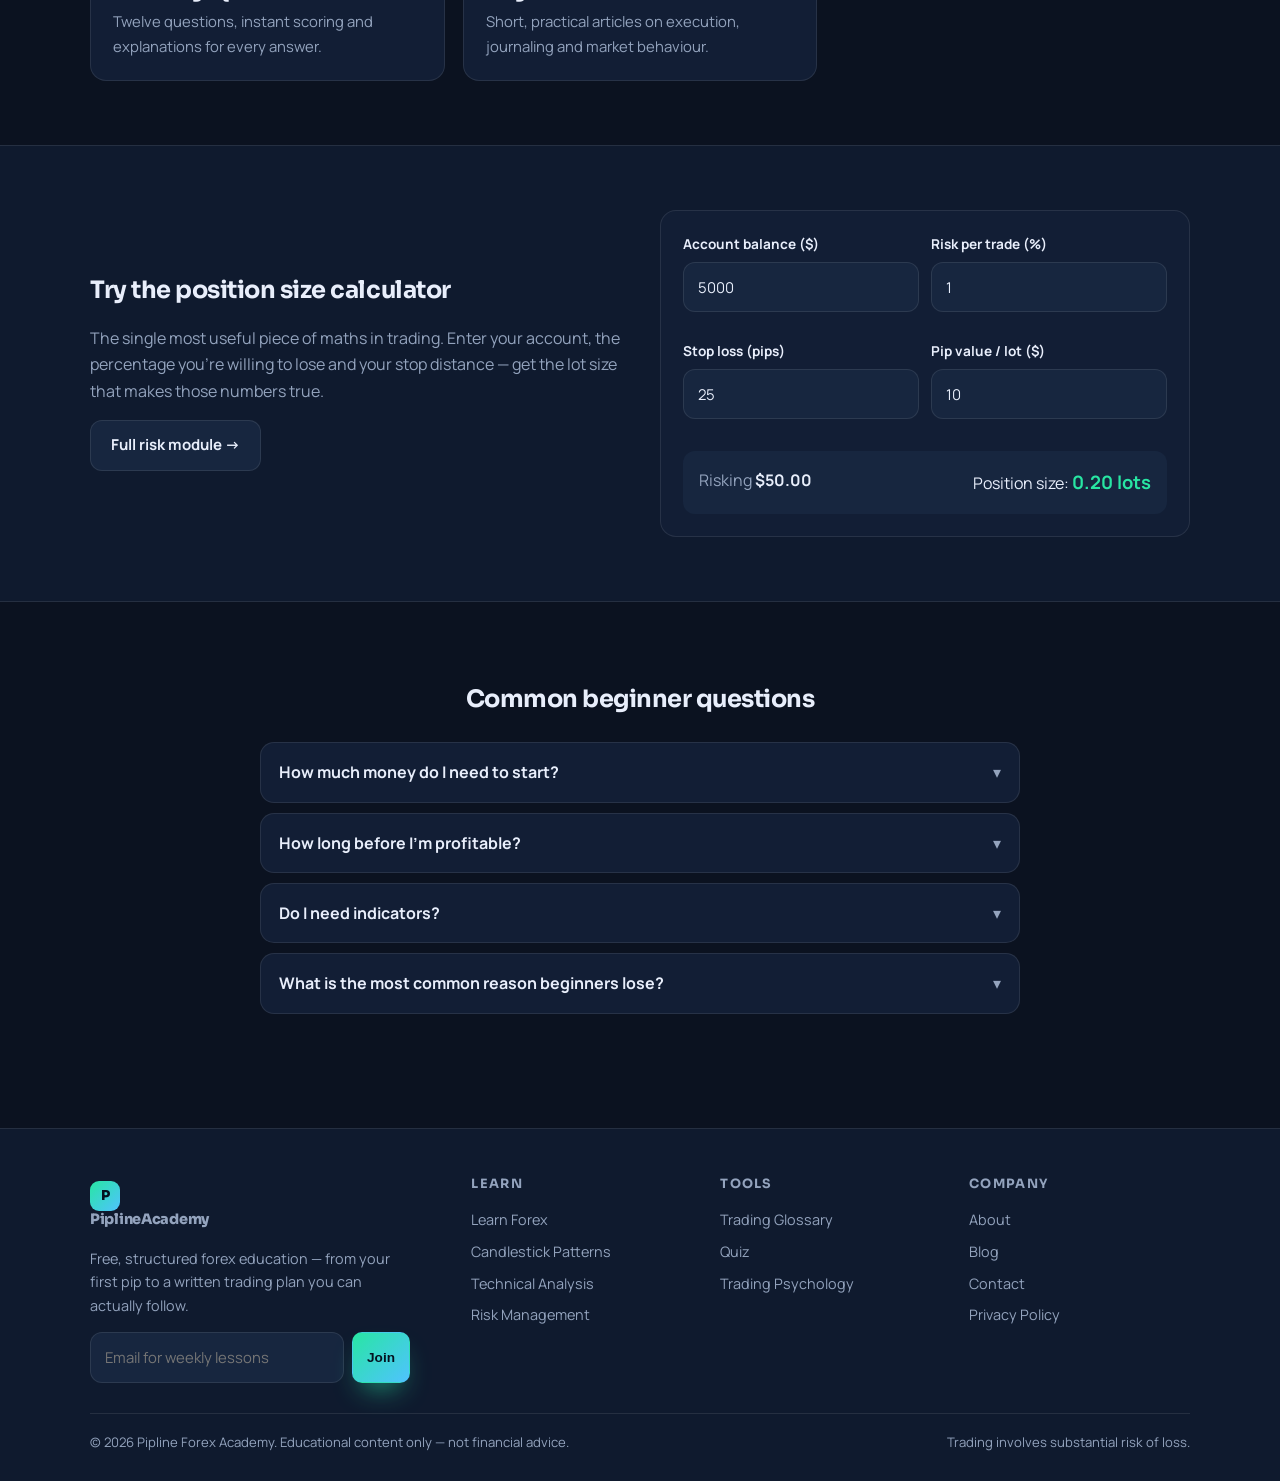
==== commit c9972546: "Update index.html" ====
--- a/index.html
+++ b/index.html
@@ -76,7 +76,7 @@
       <a class="btn btn-ghost" href="quiz.html">Test yourself</a>
     </div>
     <div class="grid g4 reveal" style="margin-top:48px">
-      <div class="stat"><b data-count="13">0</b><span>Modules</span></div>
+      <div class="stat"><b data-count="12">0</b><span>Modules</span></div>
       <div class="stat"><b data-count="60" data-suffix="+">0</b><span>Lessons &amp; patterns</span></div>
       <div class="stat"><b data-count="180" data-suffix="+">0</b><span>Glossary terms</span></div>
       <div class="stat"><b data-count="0">0</b><span>Cost, forever</span></div>
@@ -108,8 +108,6 @@
         <div class="ico">04</div><h3>Risk Management</h3><p>Position sizing maths, stop placement, R-multiples and drawdown survival.</p></a>
       <a class="card reveal" data-delay="1" href="trading-psychology.html">
         <div class="ico">05</div><h3>Trading Psychology</h3><p>Revenge trading, FOMO, tilt and the routines that neutralise them.</p></a>
-      <a class="card reveal" data-delay="2" href="economic-calendar.html">
-        <div class="ico">06</div><h3>Economic Calendar</h3><p>Which releases move price, how much, and how to trade around them.</p></a>
       <a class="card reveal" data-delay="0" href="glossary.html">
         <div class="ico">07</div><h3>Trading Glossary</h3><p>Every term you'll meet, defined in plain English and searchable.</p></a>
       <a class="card reveal" data-delay="1" href="quiz.html">
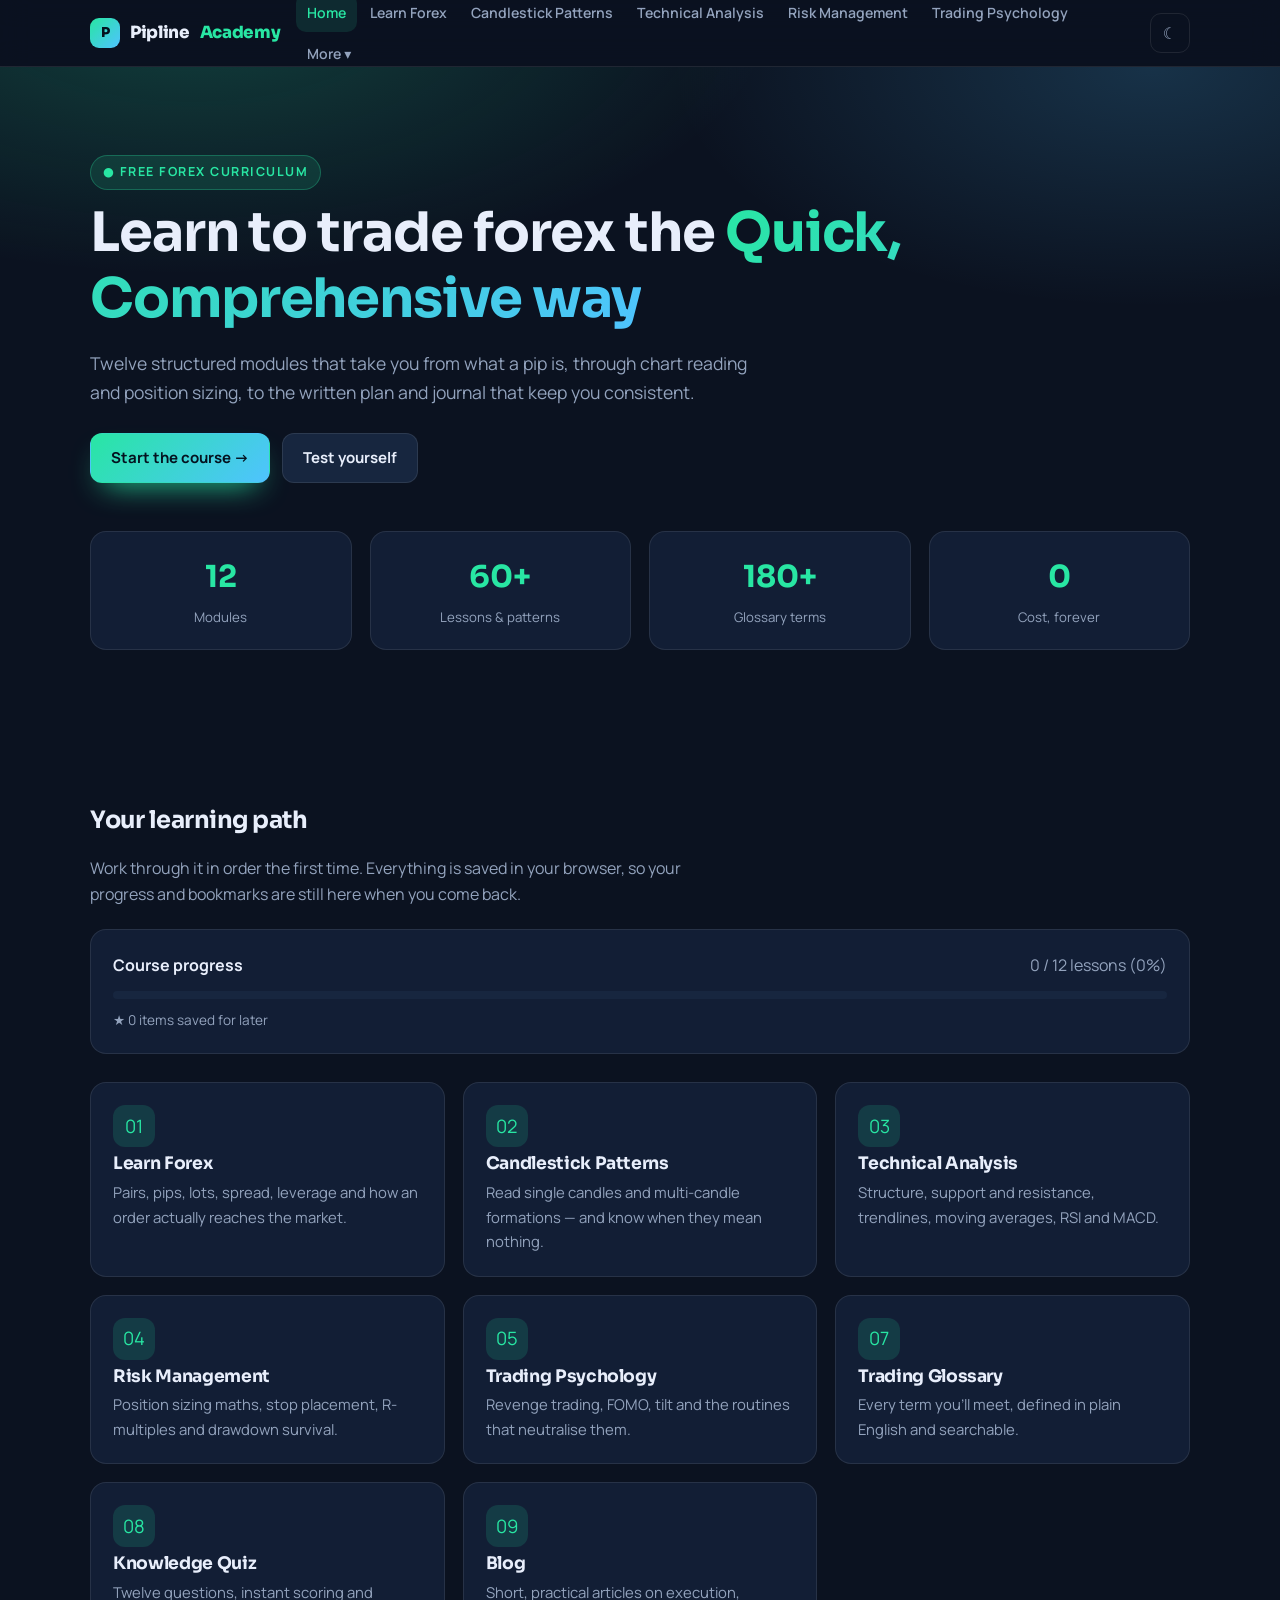
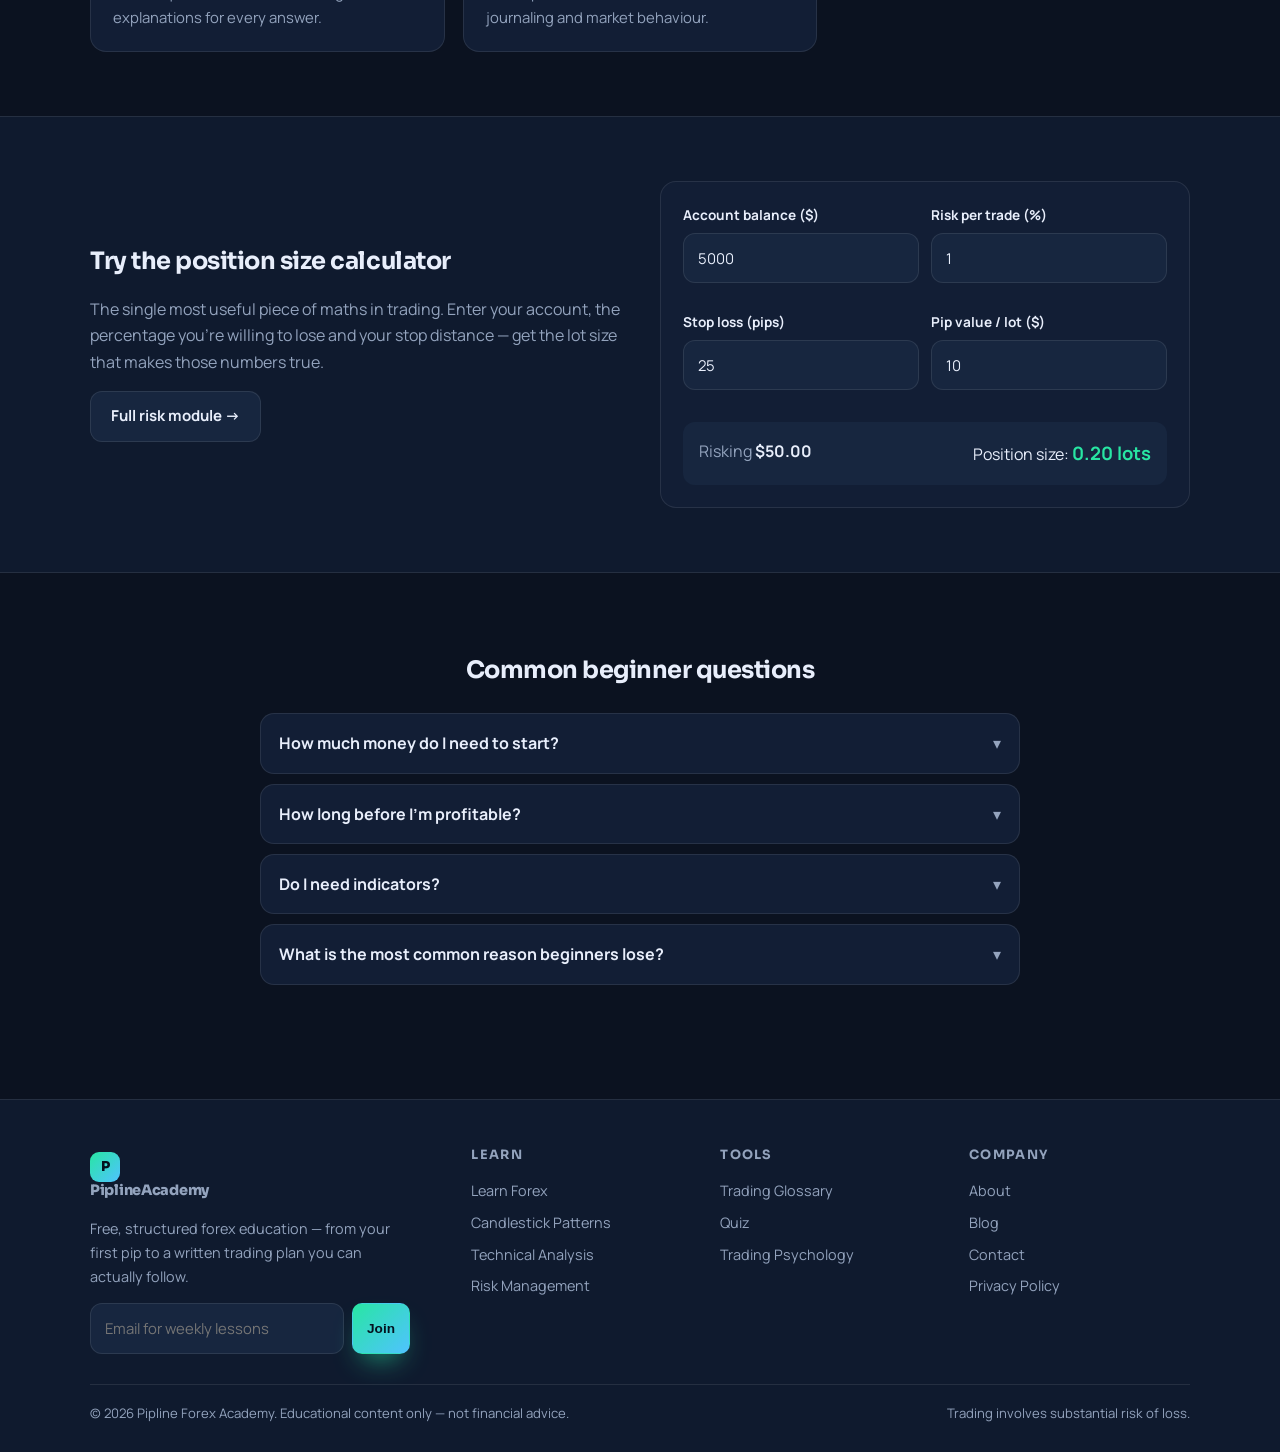
==== commit 1631407a: "Update index.html" ====
--- a/index.html
+++ b/index.html
@@ -6,7 +6,7 @@
 <title>Home | Pipline Forex Academy</title>
 <meta name="description" content="Free forex education: lessons, candlestick patterns, technical analysis, risk management, psychology, an economic calendar, glossary and quizzes." />
 <meta property="og:title" content="Home | Pipline Forex Academy" />
-<meta property="og:description" content="Free forex education: lessons, candlestick patterns, technical analysis, risk management, psychology, an economic calendar, glossary and quizzes." />
+<meta property="og:description" content="Free forex education: lessons, candlestick patterns, technical analysis, risk management, psychology, glossary and quizzes." />
 <meta property="og:type" content="website" />
 <meta name="twitter:card" content="summary_large_image" />
 <link rel="preconnect" href="https://fonts.googleapis.com" />
@@ -14,6 +14,7 @@
 <link rel="preconnect" href="https://fonts.gstatic.com" crossorigin />
 <link href="https://fonts.googleapis.com/css2?family=Manrope:wght@400;600;700&family=Sora:wght@600;700;800&display=swap" rel="stylesheet" />
 <link rel="stylesheet" href="assets/styles.css" />
+<script async src="https://pagead2.googlesyndication.com/pagead/js/adsbygoogle.js?client=ca-pub-4512999134553945" crossorigin="anonymous"></script>
 </head>
 <body>
 <div id="readbar"></div>
@@ -70,7 +71,7 @@
   <div class="container">
     <span class="eyebrow reveal">● Free forex curriculum</span>
     <h1 class="reveal">Learn to trade forex the <span style="background:linear-gradient(135deg,var(--brand),var(--brand-2));-webkit-background-clip:text;background-clip:text;color:transparent">Quick, Comprehensive way</span></h1>
-    <p class="lead reveal">Thirteen structured modules that take you from what a pip is, through chart reading and position sizing, to the written plan and journal that keep you consistent.</p>
+    <p class="lead reveal">Twelve structured modules that take you from what a pip is, through chart reading and position sizing, to the written plan and journal that keep you consistent.</p>
     <div class="reveal" style="display:flex;gap:12px;flex-wrap:wrap;margin-top:26px">
       <a class="btn btn-primary" href="learn-forex.html">Start the course →</a>
       <a class="btn btn-ghost" href="quiz.html">Test yourself</a>
